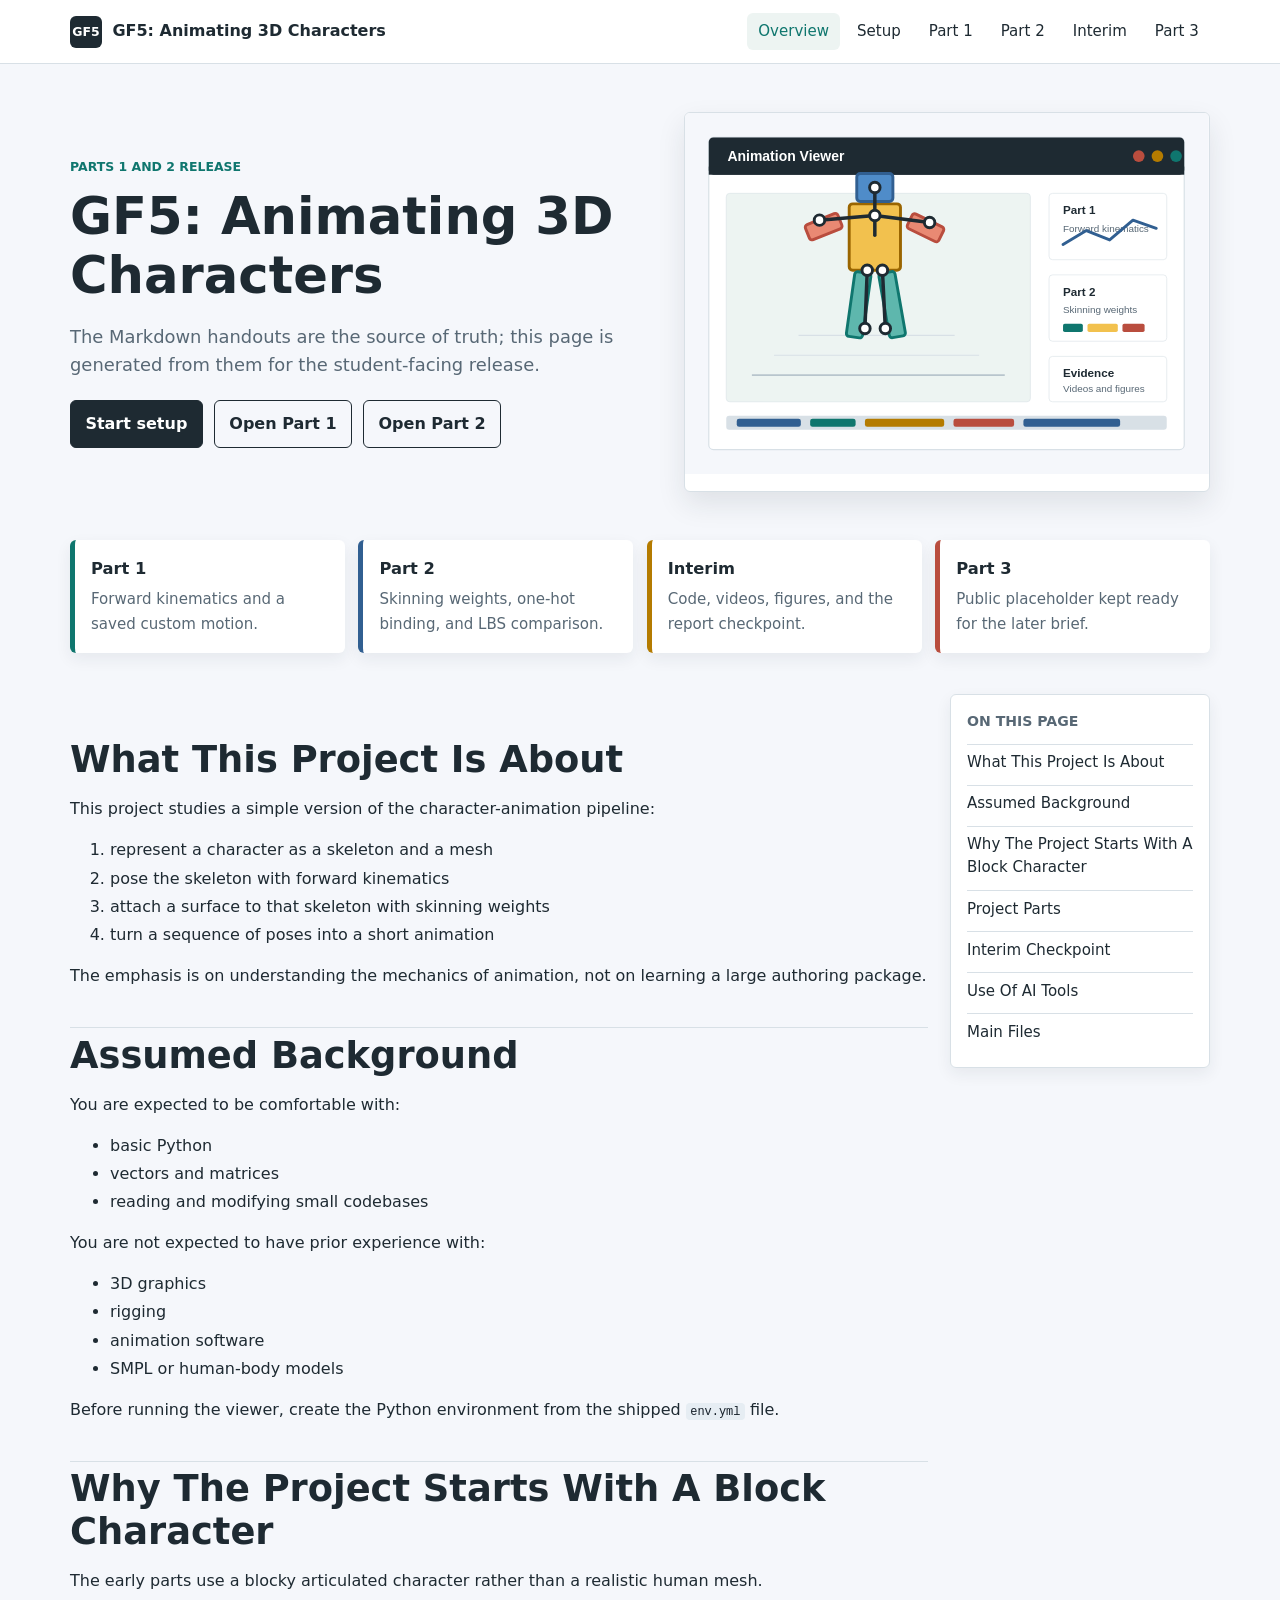
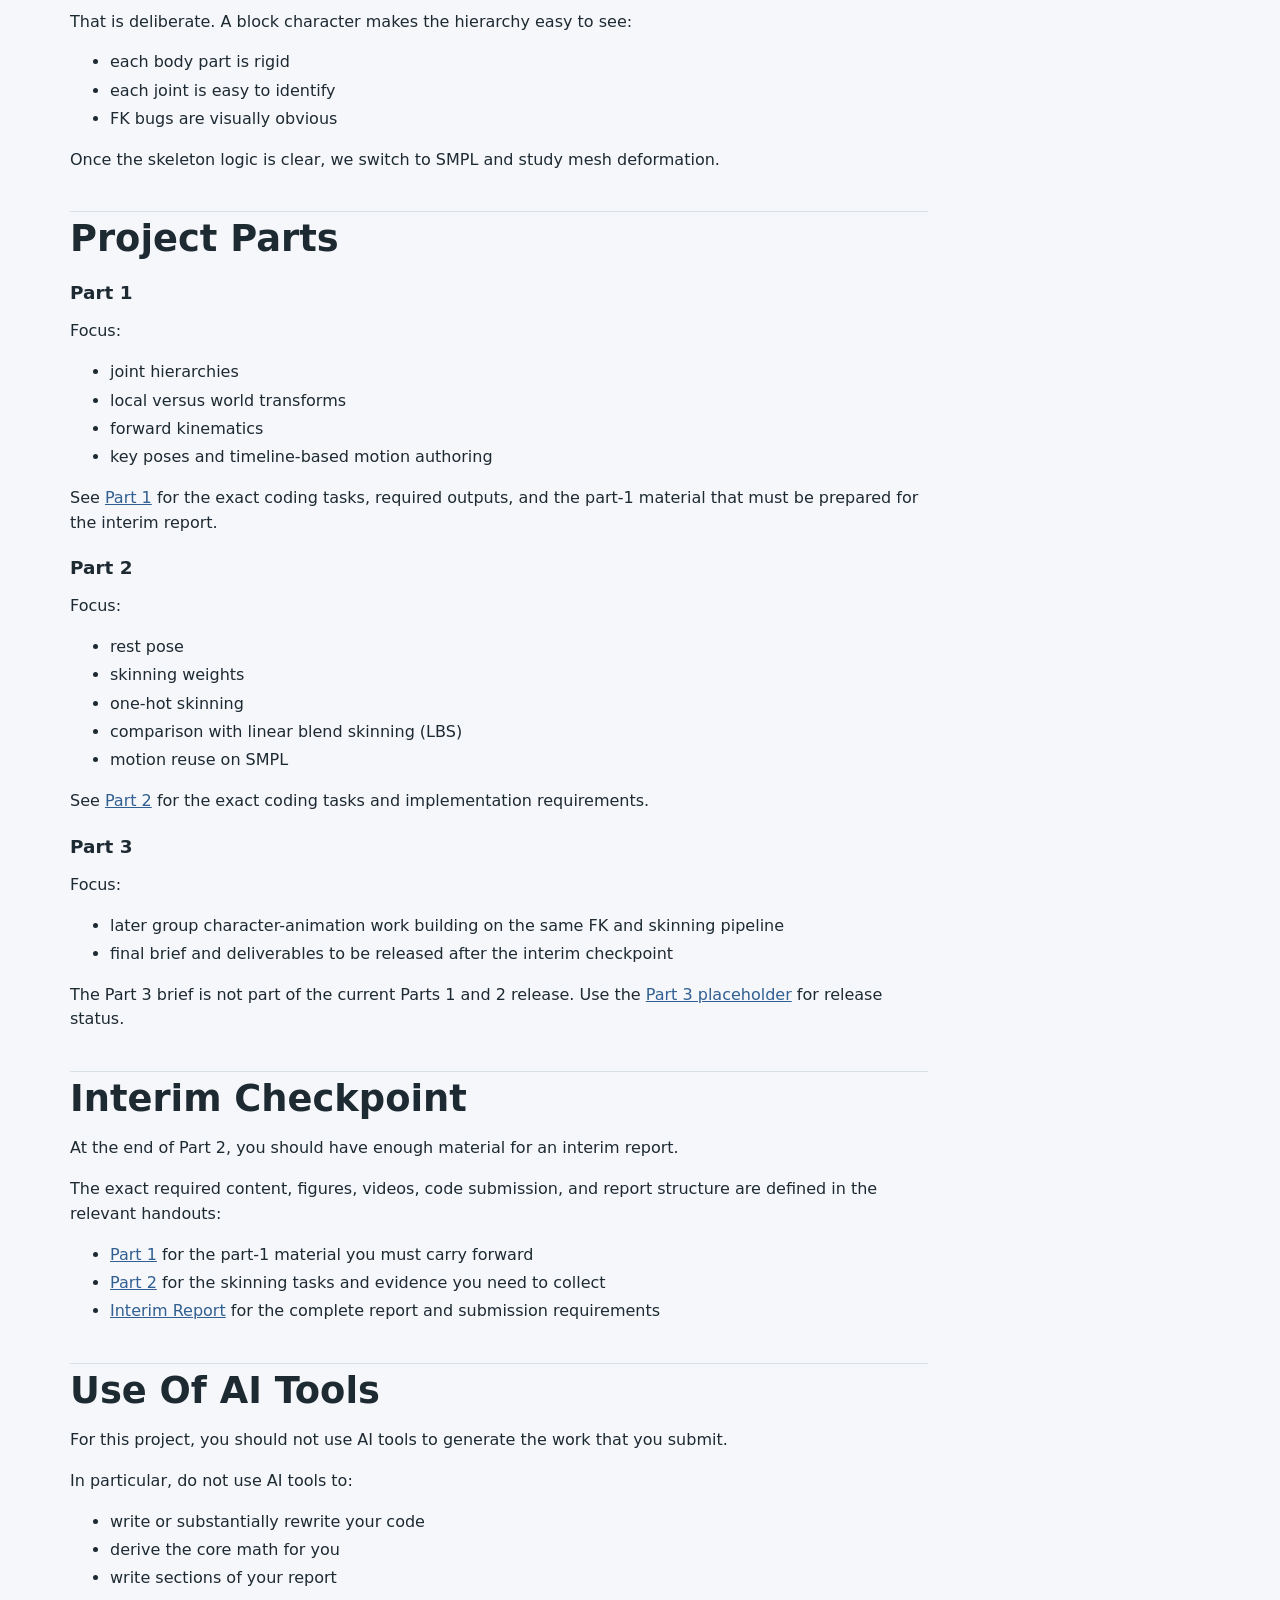
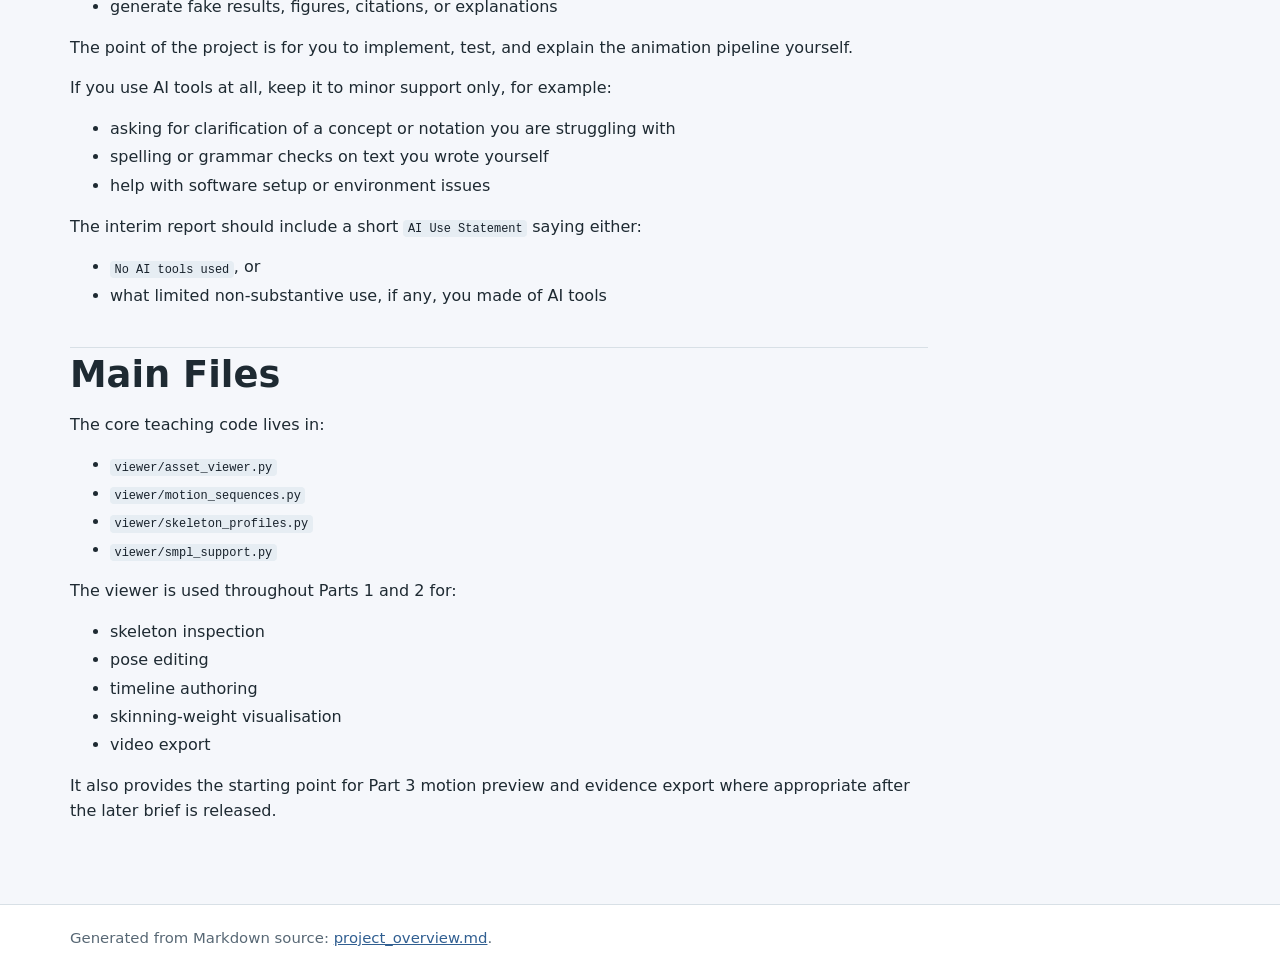
==== index.html @ 1156f6f4 "Build docs site" ====
<!doctype html>
<!-- Generated from project_overview.md by docs/build_site.py. Do not edit by hand. -->
<html lang="en">
  <head>
    <meta charset="utf-8">
    <meta name="viewport" content="width=device-width, initial-scale=1">
    <title>GF5: Animating 3D Characters</title>
    <link rel="stylesheet" href="assets/site.css">
  </head>
  <body>
    <a class="skip-link" href="#main">Skip to content</a>
    <header class="site-header">
      <div class="nav-shell">
        <a class="brand" href="index.html" aria-label="GF5 home">
          <span class="brand-mark">GF5</span>
          <span>GF5: Animating 3D Characters</span>
        </a>
        <nav class="nav-links" aria-label="Main navigation">
          <a href="index.html" aria-current="page">Overview</a>
          <a href="setup.html">Setup</a>
          <a href="part1.html">Part 1</a>
          <a href="part2.html">Part 2</a>
          <a href="interim.html">Interim</a>
          <a href="part3.html">Part 3</a>
        </nav>
      </div>
    </header>

    <main id="main" class="page doc-page">
      <section class="release-band">
        <div>
          <p class="eyebrow">Parts 1 and 2 release</p>
          <h1>GF5: Animating 3D Characters</h1>
          <p class="lede">The Markdown handouts are the source of truth; this page is generated from them for the student-facing release.</p>
          <div class="actions">
            <a class="button primary" href="setup.html">Start setup</a>
            <a class="button" href="part1.html">Open Part 1</a>
            <a class="button" href="part2.html">Open Part 2</a>
          </div>
        </div>
        <figure class="visual-panel" aria-label="Animation viewer preview">
          <img src="assets/gf5-rig-preview.svg" alt="Diagram of the GF5 viewer showing a block character, skeleton, skinning weights, and a timeline.">
        </figure>
      </section>
      <section class="release-strip" aria-label="Release summary">
        <div class="metric">
          <strong>Part 1</strong>
          <span>Forward kinematics and a saved custom motion.</span>
        </div>
        <div class="metric">
          <strong>Part 2</strong>
          <span>Skinning weights, one-hot binding, and LBS comparison.</span>
        </div>
        <div class="metric">
          <strong>Interim</strong>
          <span>Code, videos, figures, and the report checkpoint.</span>
        </div>
        <div class="metric">
          <strong>Part 3</strong>
          <span>Public placeholder kept ready for the later brief.</span>
        </div>
      </section>

      <div class="doc-shell">
        <aside class="doc-toc" aria-label="On this page">
          <strong>On this page</strong>
            <a href="#what-this-project-is-about">What This Project Is About</a>
            <a href="#assumed-background">Assumed Background</a>
            <a href="#why-the-project-starts-with-a-block-character">Why The Project Starts With A Block Character</a>
            <a href="#project-parts">Project Parts</a>
            <a href="#interim-checkpoint">Interim Checkpoint</a>
            <a href="#use-of-ai-tools">Use Of AI Tools</a>
            <a href="#main-files">Main Files</a>
        </aside>
        <article class="doc-content">
          <h2 id="what-this-project-is-about">What This Project Is About</h2>
          <p>This project studies a simple version of the character-animation pipeline:</p>
          <ol>
            <li>represent a character as a skeleton and a mesh</li>
            <li>pose the skeleton with forward kinematics</li>
            <li>attach a surface to that skeleton with skinning weights</li>
            <li>turn a sequence of poses into a short animation</li>
          </ol>
          <p>The emphasis is on understanding the mechanics of animation, not on learning a large authoring package.</p>
          <h2 id="assumed-background">Assumed Background</h2>
          <p>You are expected to be comfortable with:</p>
          <ul>
            <li>basic Python</li>
            <li>vectors and matrices</li>
            <li>reading and modifying small codebases</li>
          </ul>
          <p>You are not expected to have prior experience with:</p>
          <ul>
            <li>3D graphics</li>
            <li>rigging</li>
            <li>animation software</li>
            <li>SMPL or human-body models</li>
          </ul>
          <p>Before running the viewer, create the Python environment from the shipped <code>env.yml</code> file.</p>
          <h2 id="why-the-project-starts-with-a-block-character">Why The Project Starts With A Block Character</h2>
          <p>The early parts use a blocky articulated character rather than a realistic human mesh.</p>
          <p>That is deliberate. A block character makes the hierarchy easy to see:</p>
          <ul>
            <li>each body part is rigid</li>
            <li>each joint is easy to identify</li>
            <li>FK bugs are visually obvious</li>
          </ul>
          <p>Once the skeleton logic is clear, we switch to SMPL and study mesh deformation.</p>
          <h2 id="project-parts">Project Parts</h2>
          <h3 id="part-1">Part 1</h3>
          <p>Focus:</p>
          <ul>
            <li>joint hierarchies</li>
            <li>local versus world transforms</li>
            <li>forward kinematics</li>
            <li>key poses and timeline-based motion authoring</li>
          </ul>
          <p>See <a href="part1.html">Part 1</a> for the exact coding tasks, required outputs, and the part-1 material that must be prepared for the interim report.</p>
          <h3 id="part-2">Part 2</h3>
          <p>Focus:</p>
          <ul>
            <li>rest pose</li>
            <li>skinning weights</li>
            <li>one-hot skinning</li>
            <li>comparison with linear blend skinning (LBS)</li>
            <li>motion reuse on SMPL</li>
          </ul>
          <p>See <a href="part2.html">Part 2</a> for the exact coding tasks and implementation requirements.</p>
          <h3 id="part-3">Part 3</h3>
          <p>Focus:</p>
          <ul>
            <li>later group character-animation work building on the same FK and skinning pipeline</li>
            <li>final brief and deliverables to be released after the interim checkpoint</li>
          </ul>
          <p>The Part 3 brief is not part of the current Parts 1 and 2 release. Use the <a href="part3.html">Part 3 placeholder</a> for release status.</p>
          <h2 id="interim-checkpoint">Interim Checkpoint</h2>
          <p>At the end of Part 2, you should have enough material for an interim report.</p>
          <p>The exact required content, figures, videos, code submission, and report structure are defined in the relevant handouts:</p>
          <ul>
            <li><a href="part1.html">Part 1</a> for the part-1 material you must carry forward</li>
            <li><a href="part2.html">Part 2</a> for the skinning tasks and evidence you need to collect</li>
            <li><a href="interim.html">Interim Report</a> for the complete report and submission requirements</li>
          </ul>
          <h2 id="use-of-ai-tools">Use Of AI Tools</h2>
          <p>For this project, you should not use AI tools to generate the work that you submit.</p>
          <p>In particular, do not use AI tools to:</p>
          <ul>
            <li>write or substantially rewrite your code</li>
            <li>derive the core math for you</li>
            <li>write sections of your report</li>
            <li>generate fake results, figures, citations, or explanations</li>
          </ul>
          <p>The point of the project is for you to implement, test, and explain the animation pipeline yourself.</p>
          <p>If you use AI tools at all, keep it to minor support only, for example:</p>
          <ul>
            <li>asking for clarification of a concept or notation you are struggling with</li>
            <li>spelling or grammar checks on text you wrote yourself</li>
            <li>help with software setup or environment issues</li>
          </ul>
          <p>The interim report should include a short <code>AI Use Statement</code> saying either:</p>
          <ul>
            <li><code>No AI tools used</code>, or</li>
            <li>what limited non-substantive use, if any, you made of AI tools</li>
          </ul>
          <h2 id="main-files">Main Files</h2>
          <p>The core teaching code lives in:</p>
          <ul>
            <li><code>viewer/asset_viewer.py</code></li>
            <li><code>viewer/motion_sequences.py</code></li>
            <li><code>viewer/skeleton_profiles.py</code></li>
            <li><code>viewer/smpl_support.py</code></li>
          </ul>
          <p>The viewer is used throughout Parts 1 and 2 for:</p>
          <ul>
            <li>skeleton inspection</li>
            <li>pose editing</li>
            <li>timeline authoring</li>
            <li>skinning-weight visualisation</li>
            <li>video export</li>
          </ul>
          <p>It also provides the starting point for Part 3 motion preview and evidence export where appropriate after the later brief is released.</p>
        </article>
      </div>
    </main>

    <footer class="footer">
      <div class="footer-inner">
        Generated from Markdown source: <a href="https://github.com/CambridgeCVCourses/IIA-Project-GF5/blob/main/docs/project_overview.md">project_overview.md</a>.
      </div>
    </footer>
  </body>
</html>
---- assets/site.css ----
:root {
  color-scheme: light;
  --bg: #f5f7fb;
  --surface: #ffffff;
  --surface-strong: #edf4f2;
  --ink: #1e2a32;
  --muted: #586875;
  --line: #d8e0e6;
  --teal: #0f766e;
  --blue: #315f91;
  --red: #b94d3e;
  --gold: #b47b00;
  --code-bg: #17212b;
  --code-fg: #edf6f4;
  --radius: 6px;
  --shadow: 0 12px 28px rgb(30 42 50 / 10%);
}

* {
  box-sizing: border-box;
}

html {
  scroll-behavior: smooth;
}

body {
  margin: 0;
  background: var(--bg);
  color: var(--ink);
  font-family:
    Inter, ui-sans-serif, system-ui, -apple-system, BlinkMacSystemFont, "Segoe UI",
    sans-serif;
  line-height: 1.55;
}

figure {
  margin: 0;
}

a {
  color: var(--blue);
}

a:hover,
a:focus {
  color: var(--teal);
}

.skip-link {
  position: absolute;
  left: 1rem;
  top: -4rem;
  z-index: 20;
  padding: 0.65rem 0.9rem;
  background: var(--ink);
  color: #fff;
  border-radius: var(--radius);
}

.skip-link:focus {
  top: 1rem;
}

.site-header {
  border-bottom: 1px solid var(--line);
  background: rgb(255 255 255 / 92%);
  backdrop-filter: blur(12px);
  position: sticky;
  top: 0;
  z-index: 10;
}

.nav-shell {
  max-width: 1180px;
  margin: 0 auto;
  padding: 0.8rem 1.25rem;
  display: flex;
  align-items: center;
  justify-content: space-between;
  gap: 1rem;
}

.brand {
  display: inline-flex;
  align-items: center;
  gap: 0.65rem;
  color: var(--ink);
  text-decoration: none;
  font-weight: 800;
}

.brand-mark {
  width: 2rem;
  height: 2rem;
  border-radius: var(--radius);
  display: grid;
  place-items: center;
  background: var(--ink);
  color: #fff;
  font-size: 0.78rem;
}

.nav-links {
  display: flex;
  align-items: center;
  justify-content: flex-end;
  flex-wrap: wrap;
  gap: 0.35rem;
}

.nav-links a {
  display: inline-flex;
  align-items: center;
  min-height: 2.25rem;
  padding: 0.45rem 0.7rem;
  border-radius: var(--radius);
  color: var(--ink);
  text-decoration: none;
  font-size: 0.94rem;
}

.nav-links a:hover,
.nav-links a:focus,
.nav-links a[aria-current="page"] {
  background: var(--surface-strong);
  color: var(--teal);
}

.page {
  max-width: 1180px;
  margin: 0 auto;
  padding: 2rem 1.25rem 4rem;
}

.doc-page {
  display: block;
}

.doc-hero {
  padding: 1rem 0 2rem;
}

.doc-hero h1 {
  max-width: 18ch;
}

.doc-shell {
  display: grid;
  grid-template-columns: minmax(0, 1fr) 260px;
  gap: 1.4rem;
  align-items: start;
}

.doc-content {
  min-width: 0;
}

.doc-content h1 {
  max-width: 18ch;
  margin-bottom: 1rem;
}

.doc-content h2 {
  padding-top: 0.4rem;
  border-top: 1px solid var(--line);
}

.doc-content h2:first-of-type {
  border-top: 0;
}

.doc-content li + li {
  margin-top: 0.22rem;
}

.doc-content img {
  max-width: 100%;
  height: auto;
}

.doc-toc {
  position: sticky;
  top: 5.2rem;
  grid-column: 2;
  grid-row: 1;
  display: grid;
  gap: 0.25rem;
  padding: 1rem;
  border: 1px solid var(--line);
  border-radius: var(--radius);
  background: var(--surface);
  box-shadow: 0 6px 16px rgb(30 42 50 / 7%);
}

.doc-toc strong {
  display: block;
  margin-bottom: 0.4rem;
  font-size: 0.88rem;
  color: var(--muted);
  text-transform: uppercase;
}

.doc-toc a {
  display: block;
  padding: 0.4rem 0;
  color: var(--ink);
  text-decoration: none;
  font-size: 0.94rem;
  border-top: 1px solid var(--line);
}

.doc-toc a:hover,
.doc-toc a:focus {
  color: var(--teal);
}

.release-band {
  display: grid;
  grid-template-columns: minmax(0, 1.05fr) minmax(320px, 0.95fr);
  gap: 2rem;
  align-items: center;
  padding: 1rem 0 2rem;
}

.eyebrow {
  margin: 0 0 0.7rem;
  color: var(--teal);
  font-weight: 800;
  text-transform: uppercase;
  font-size: 0.78rem;
}

h1,
h2,
h3 {
  line-height: 1.15;
  letter-spacing: 0;
}

h1 {
  max-width: 20ch;
  margin: 0;
  font-size: clamp(2rem, 4vw, 3.35rem);
}

.page-title {
  max-width: 17ch;
  margin-bottom: 1rem;
}

h2 {
  margin: 2.4rem 0 0.8rem;
  font-size: clamp(1.65rem, 3vw, 2.3rem);
}

h3 {
  margin: 1.35rem 0 0.55rem;
  font-size: 1.15rem;
}

.lede {
  max-width: 62ch;
  color: var(--muted);
  font-size: 1.12rem;
}

.actions {
  display: flex;
  flex-wrap: wrap;
  gap: 0.7rem;
  margin-top: 1.35rem;
}

.button {
  display: inline-flex;
  align-items: center;
  justify-content: center;
  min-height: 2.55rem;
  padding: 0.65rem 0.9rem;
  border: 1px solid var(--ink);
  border-radius: var(--radius);
  color: var(--ink);
  text-decoration: none;
  font-weight: 700;
  background: transparent;
}

.button.primary {
  background: var(--ink);
  color: #fff;
}

.button:hover,
.button:focus {
  border-color: var(--teal);
  color: var(--teal);
}

.button.primary:hover,
.button.primary:focus {
  background: var(--teal);
  color: #fff;
}

.visual-panel {
  min-height: 380px;
  border: 1px solid var(--line);
  border-radius: var(--radius);
  background: #fff;
  box-shadow: var(--shadow);
  overflow: hidden;
}

.visual-panel img {
  display: block;
  width: 100%;
  height: 100%;
  object-fit: cover;
}

.release-strip {
  display: grid;
  grid-template-columns: repeat(4, minmax(0, 1fr));
  gap: 0.85rem;
  margin: 1rem 0 2.6rem;
}

.metric {
  min-height: 7rem;
  padding: 1rem;
  border-left: 5px solid var(--teal);
  background: var(--surface);
  border-radius: var(--radius);
  box-shadow: 0 6px 16px rgb(30 42 50 / 7%);
}

.metric:nth-child(2) {
  border-left-color: var(--blue);
}

.metric:nth-child(3) {
  border-left-color: var(--gold);
}

.metric:nth-child(4) {
  border-left-color: var(--red);
}

.metric strong {
  display: block;
  margin-bottom: 0.35rem;
  font-size: 1.02rem;
}

.metric span {
  color: var(--muted);
  font-size: 0.94rem;
}

.grid {
  display: grid;
  grid-template-columns: repeat(3, minmax(0, 1fr));
  gap: 1rem;
}

.grid.two {
  grid-template-columns: repeat(2, minmax(0, 1fr));
}

.card {
  padding: 1.1rem;
  border: 1px solid var(--line);
  border-radius: var(--radius);
  background: var(--surface);
}

.card h3:first-child {
  margin-top: 0;
}

.callout {
  margin: 1.25rem 0;
  padding: 1rem 1.1rem;
  border-left: 5px solid var(--teal);
  background: var(--surface-strong);
  border-radius: var(--radius);
}

.warning {
  border-left-color: var(--red);
  background: #fff3f0;
}

.timeline {
  display: grid;
  gap: 0.75rem;
  margin-top: 1rem;
  padding: 0;
  list-style: none;
}

.step {
  display: grid;
  grid-template-columns: 3rem minmax(0, 1fr);
  gap: 0.9rem;
  align-items: start;
  padding: 1rem;
  background: var(--surface);
  border: 1px solid var(--line);
  border-radius: var(--radius);
}

.step-number {
  width: 2.45rem;
  height: 2.45rem;
  border-radius: var(--radius);
  display: grid;
  place-items: center;
  background: var(--ink);
  color: #fff;
  font-weight: 800;
}

.step h3 {
  margin-top: 0;
}

.checklist {
  display: grid;
  gap: 0.55rem;
  padding: 0;
  list-style: none;
}

.checklist li {
  position: relative;
  padding: 0.78rem 0.9rem 0.78rem 2.35rem;
  border: 1px solid var(--line);
  border-radius: var(--radius);
  background: var(--surface);
}

.checklist li::before {
  content: "";
  position: absolute;
  left: 0.85rem;
  top: 1.06rem;
  width: 0.72rem;
  height: 0.72rem;
  border: 2px solid var(--teal);
  border-radius: 2px;
}

code {
  padding: 0.1rem 0.28rem;
  border-radius: 4px;
  background: #e6edf3;
  color: #17212b;
  font-size: 0.92em;
}

pre {
  overflow-x: auto;
  margin: 1rem 0;
  padding: 1rem;
  background: var(--code-bg);
  color: var(--code-fg);
  border-radius: var(--radius);
}

pre code {
  padding: 0;
  background: transparent;
  color: inherit;
}

table {
  width: 100%;
  border-collapse: collapse;
  margin: 1rem 0 1.4rem;
  background: var(--surface);
  border: 1px solid var(--line);
}

th,
td {
  padding: 0.8rem;
  border-bottom: 1px solid var(--line);
  text-align: left;
  vertical-align: top;
}

th {
  background: var(--surface-strong);
}

.footer {
  border-top: 1px solid var(--line);
  background: #fff;
}

.footer-inner {
  max-width: 1180px;
  margin: 0 auto;
  padding: 1.4rem 1.25rem;
  color: var(--muted);
  font-size: 0.93rem;
}

@media (max-width: 920px) {
  .release-band,
  .doc-shell,
  .grid,
  .grid.two,
  .release-strip {
    grid-template-columns: 1fr;
  }

  .doc-toc {
    position: static;
    grid-column: auto;
    grid-row: auto;
    order: -1;
  }

  .visual-panel {
    min-height: 300px;
  }
}

@media (max-width: 700px) {
  .nav-shell {
    align-items: flex-start;
    flex-direction: column;
  }

  .nav-links {
    justify-content: flex-start;
  }

  .page {
    padding-top: 1.4rem;
  }

  h1 {
    font-size: 2.35rem;
  }

  .step {
    grid-template-columns: 1fr;
  }
}
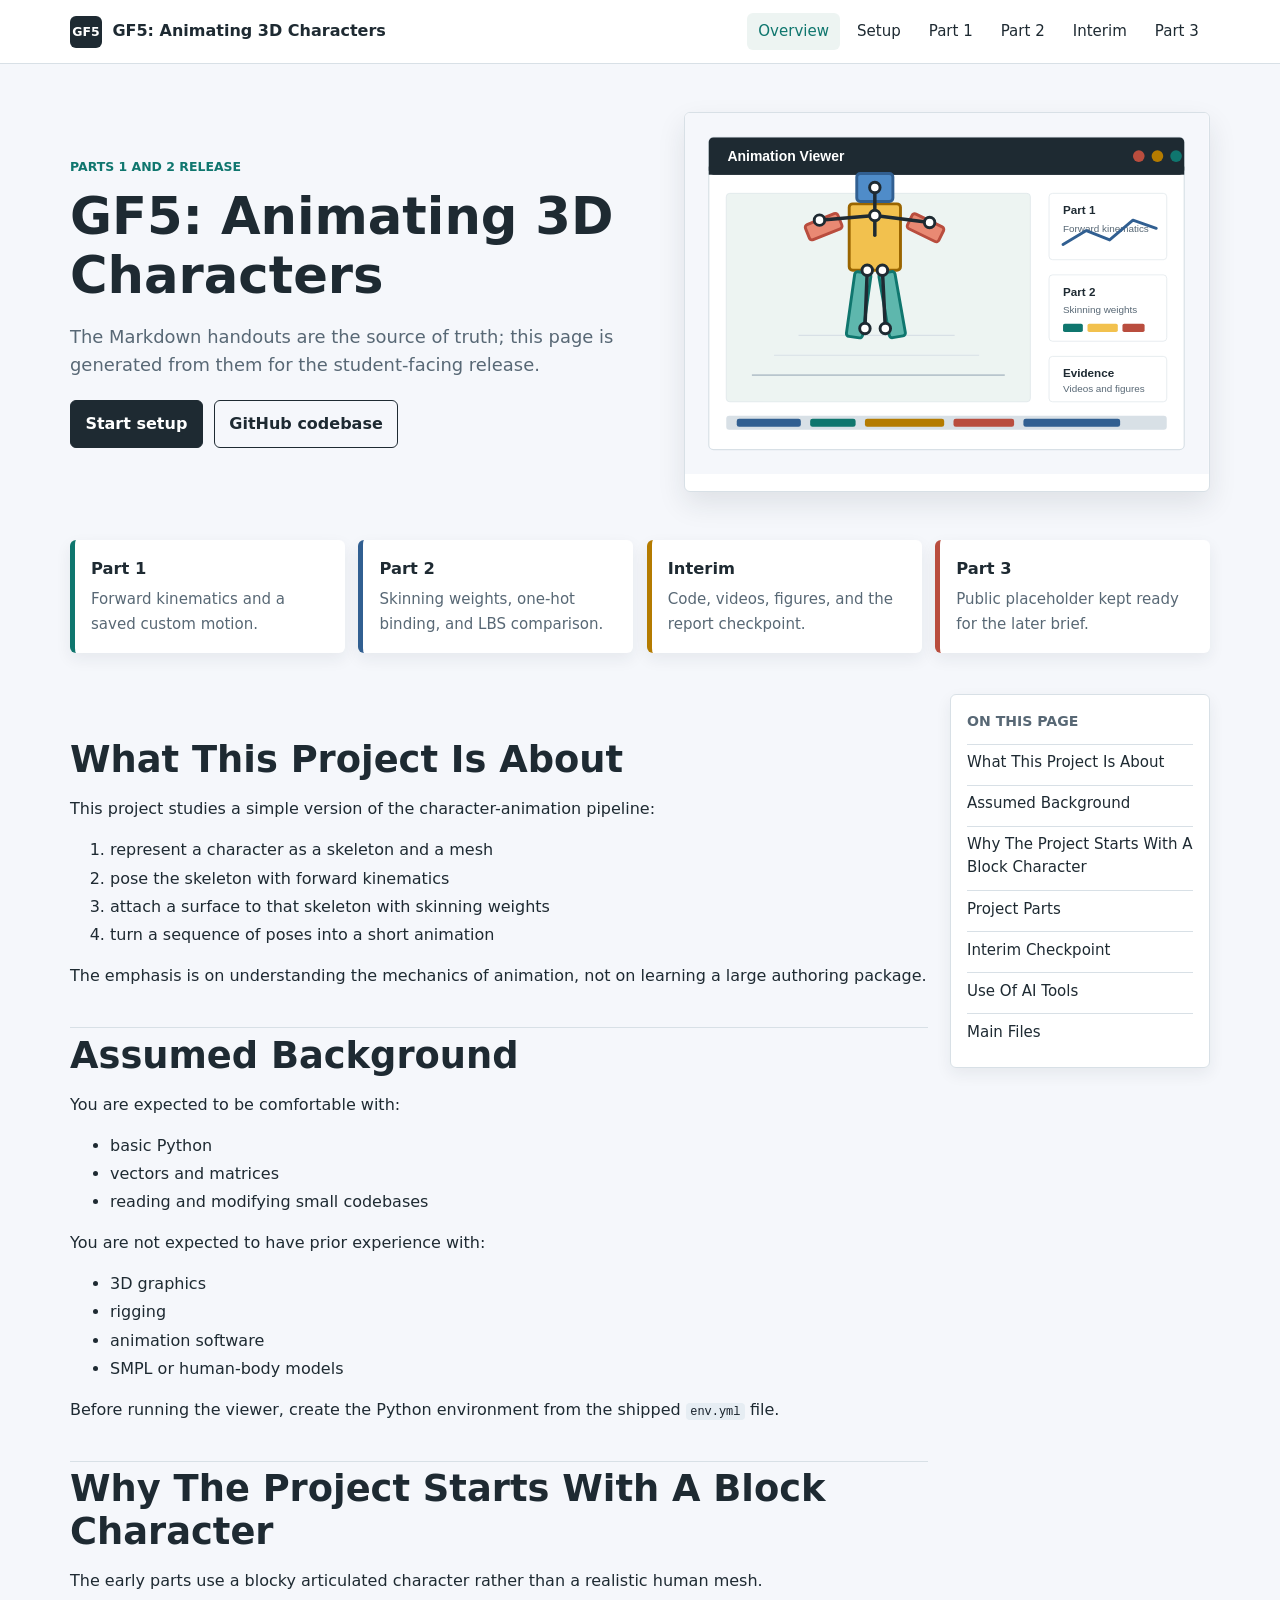
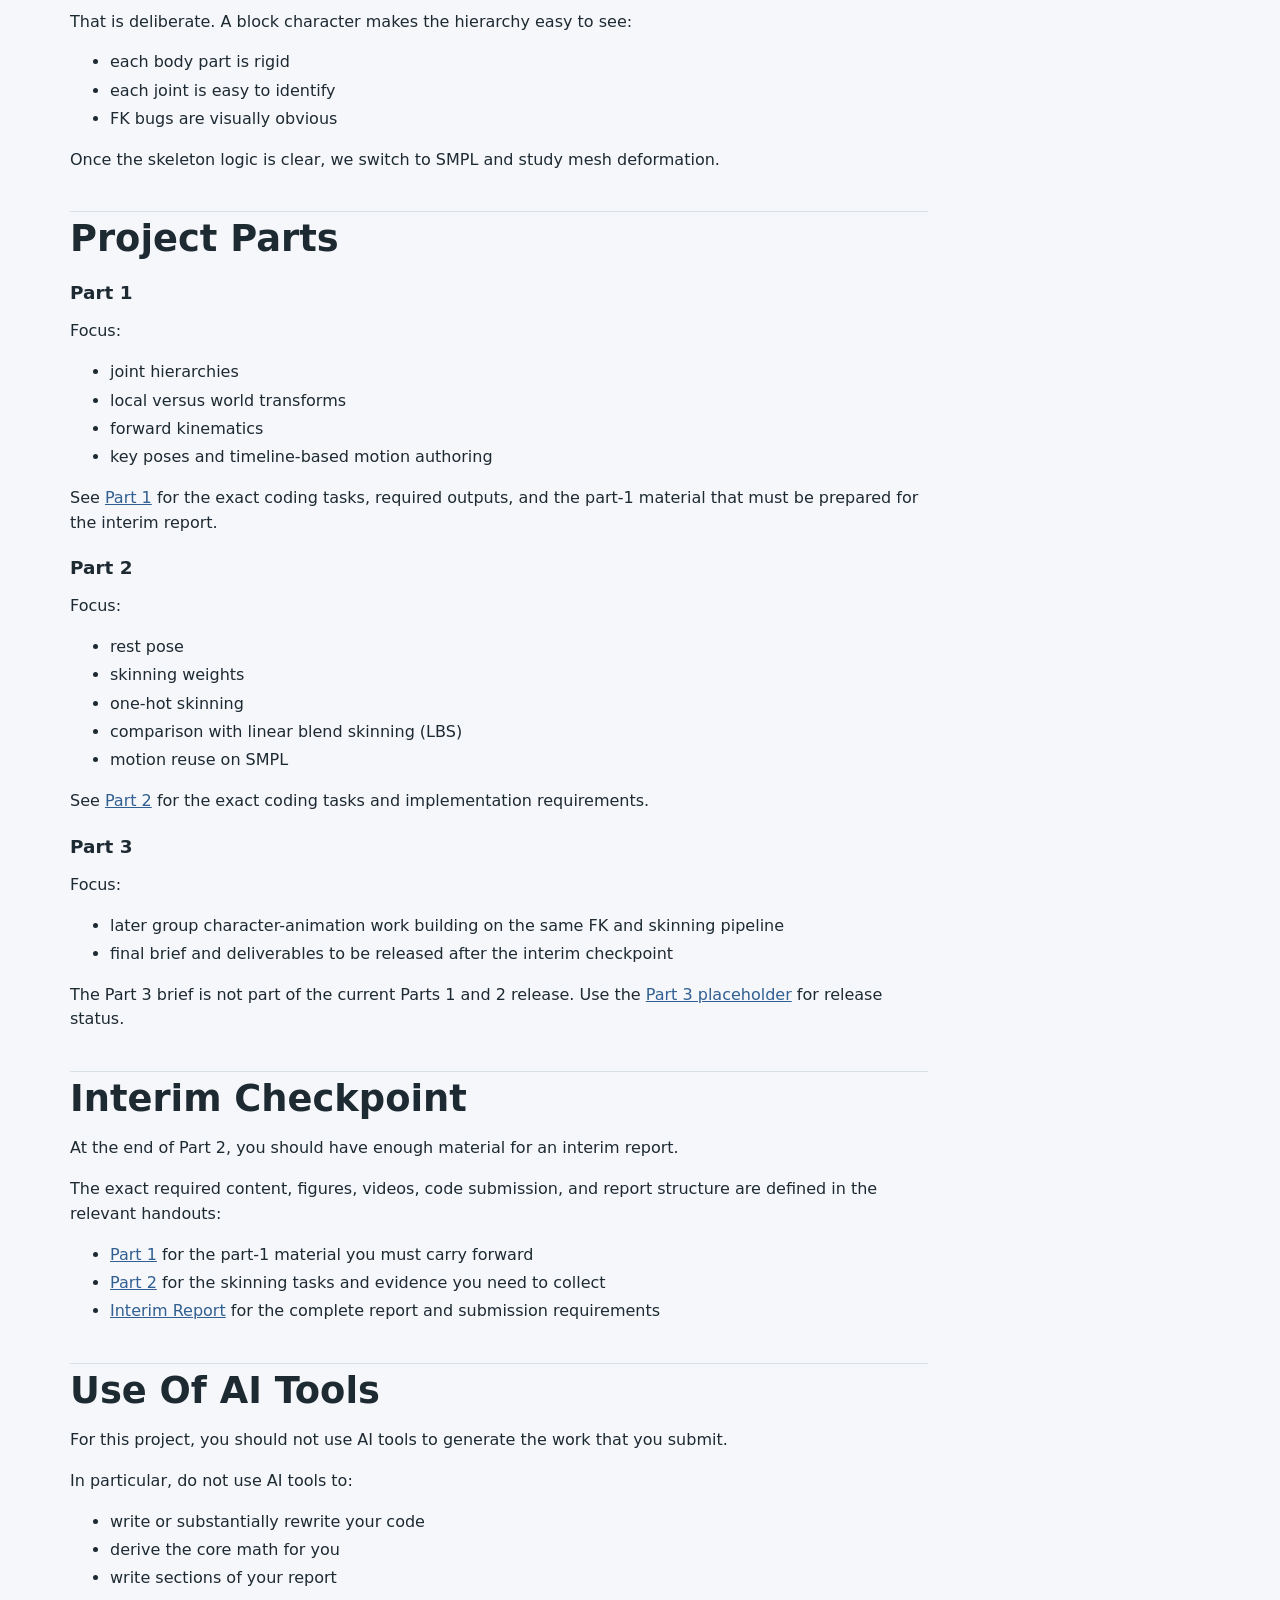
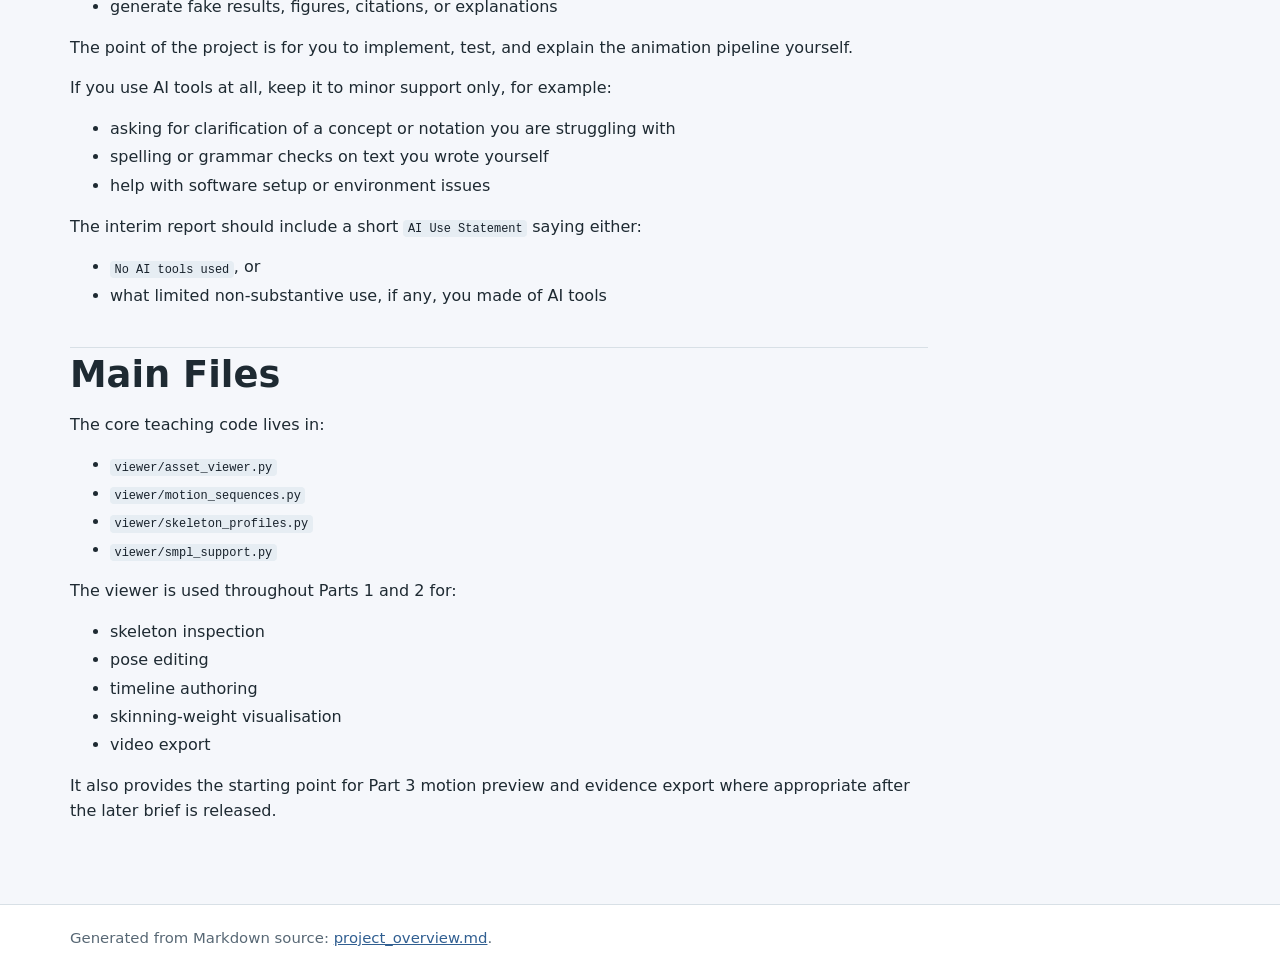
==== commit 9419ea30: "Build docs site" ====
--- a/index.html
+++ b/index.html
@@ -34,8 +34,7 @@
           <p class="lede">The Markdown handouts are the source of truth; this page is generated from them for the student-facing release.</p>
           <div class="actions">
             <a class="button primary" href="setup.html">Start setup</a>
-            <a class="button" href="part1.html">Open Part 1</a>
-            <a class="button" href="part2.html">Open Part 2</a>
+            <a class="button" href="https://github.com/CambridgeCVCourses/IIA-Project-GF5" target="_blank" rel="noreferrer">GitHub codebase</a>
           </div>
         </div>
         <figure class="visual-panel" aria-label="Animation viewer preview">
